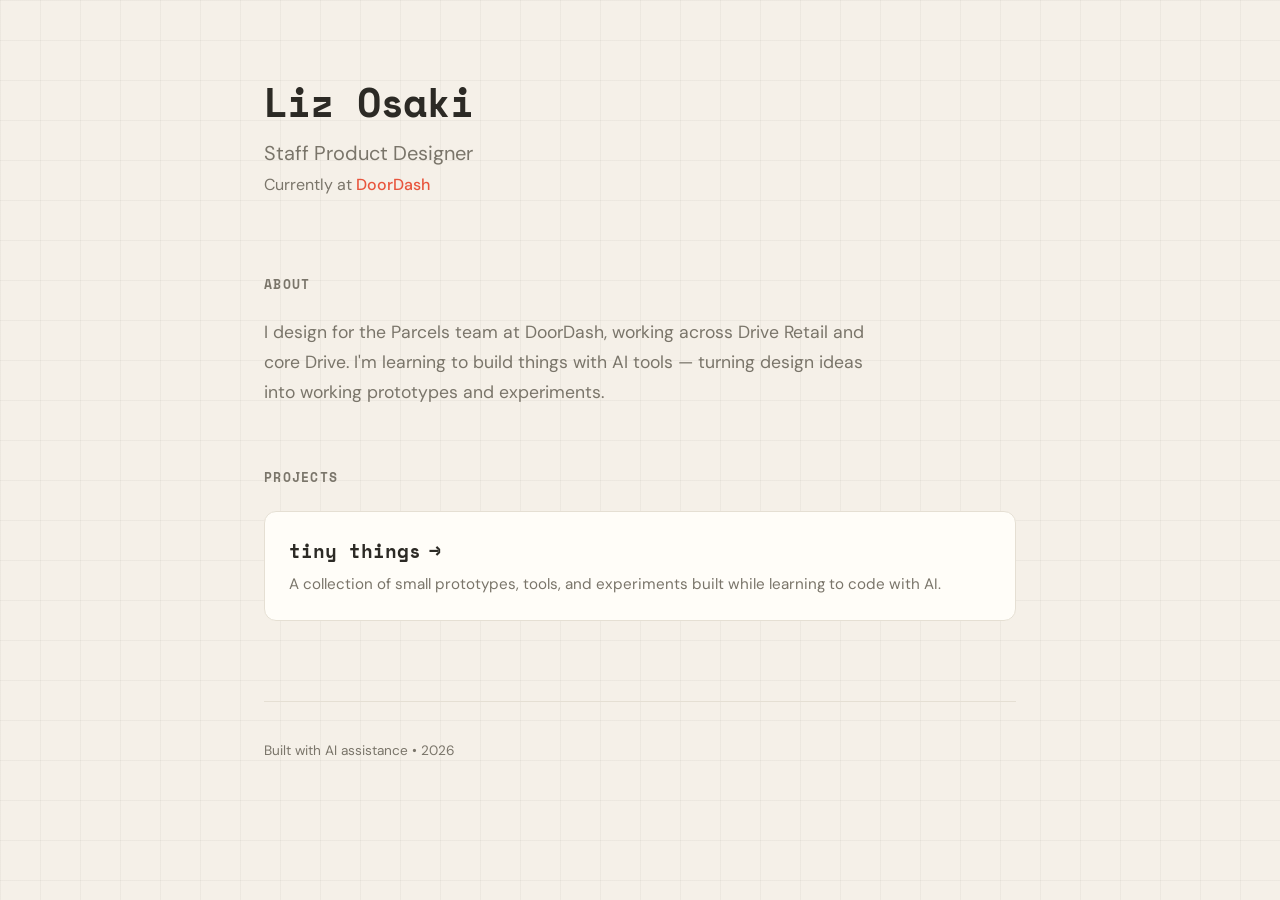
==== index.html @ e99837f8 "Initial commit: Personal portfolio landing page Clean, minimal portfolio site for Liz Osaki. Feature" ====
<!DOCTYPE html>
<html lang="en">
<head>
    <meta charset="UTF-8">
    <meta name="viewport" content="width=device-width, initial-scale=1.0">
    <title>Liz Osaki</title>
    <link href="https://fonts.googleapis.com/css2?family=Space+Mono:ital,wght@0,400;0,700;1,400&family=DM+Sans:ital,opsz,wght@0,9..40,300;0,9..40,400;0,9..40,500;1,9..40,300;1,9..40,400&display=swap" rel="stylesheet">
    <style>
        :root {
            --bg: #F5F0E8;
            --text: #2C2A25;
            --text-light: #7A756A;
            --accent: #E8553D;
            --card-bg: #FFFDF8;
            --card-border: #E5DFD3;
            --grid-color: rgba(44, 42, 37, 0.04);
        }

        * {
            margin: 0;
            padding: 0;
            box-sizing: border-box;
        }

        body {
            font-family: 'DM Sans', sans-serif;
            background-color: var(--bg);
            color: var(--text);
            min-height: 100vh;
            position: relative;
            overflow-x: hidden;
        }

        /* Subtle grid background */
        body::before {
            content: '';
            position: fixed;
            top: 0;
            left: 0;
            width: 100%;
            height: 100%;
            background-image:
                linear-gradient(var(--grid-color) 1px, transparent 1px),
                linear-gradient(90deg, var(--grid-color) 1px, transparent 1px);
            background-size: 40px 40px;
            pointer-events: none;
            z-index: 0;
        }

        .container {
            max-width: 800px;
            margin: 0 auto;
            padding: 80px 24px;
            position: relative;
            z-index: 1;
        }

        header {
            margin-bottom: 80px;
        }

        .name {
            font-family: 'Space Mono', monospace;
            font-size: 2.5rem;
            font-weight: 700;
            letter-spacing: -0.02em;
            line-height: 1.1;
            margin-bottom: 16px;
        }

        .title {
            font-size: 1.25rem;
            color: var(--text-light);
            margin-bottom: 8px;
        }

        .company {
            font-size: 1rem;
            color: var(--text-light);
        }

        .company a {
            color: var(--accent);
            text-decoration: none;
            font-weight: 500;
        }

        .company a:hover {
            text-decoration: underline;
        }

        .section {
            margin-bottom: 60px;
        }

        .section-title {
            font-family: 'Space Mono', monospace;
            font-size: 0.8rem;
            text-transform: uppercase;
            letter-spacing: 0.1em;
            color: var(--text-light);
            margin-bottom: 24px;
        }

        .project-list {
            display: flex;
            flex-direction: column;
            gap: 16px;
        }

        .project-link {
            display: block;
            padding: 24px;
            background: var(--card-bg);
            border: 1px solid var(--card-border);
            border-radius: 12px;
            text-decoration: none;
            transition: all 0.2s ease;
        }

        .project-link:hover {
            transform: translateY(-2px);
            box-shadow: 0 4px 12px rgba(0, 0, 0, 0.08);
            border-color: var(--accent);
        }

        .project-name {
            font-family: 'Space Mono', monospace;
            font-size: 1.2rem;
            font-weight: 700;
            color: var(--text);
            margin-bottom: 8px;
        }

        .project-desc {
            font-size: 0.95rem;
            color: var(--text-light);
            line-height: 1.5;
        }

        .arrow {
            display: inline-block;
            margin-left: 8px;
            transition: transform 0.2s ease;
        }

        .project-link:hover .arrow {
            transform: translateX(4px);
        }

        .bio {
            font-size: 1.1rem;
            line-height: 1.7;
            color: var(--text-light);
            max-width: 600px;
        }

        footer {
            margin-top: 80px;
            padding-top: 40px;
            border-top: 1px solid var(--card-border);
            font-size: 0.85rem;
            color: var(--text-light);
        }

        footer a {
            color: var(--accent);
            text-decoration: none;
        }

        footer a:hover {
            text-decoration: underline;
        }

        @media (max-width: 640px) {
            .container {
                padding: 60px 20px;
            }

            .name {
                font-size: 2rem;
            }

            .title {
                font-size: 1.1rem;
            }
        }
    </style>
</head>
<body>
    <div class="container">
        <header>
            <h1 class="name">Liz Osaki</h1>
            <p class="title">Staff Product Designer</p>
            <p class="company">Currently at <a href="https://www.doordash.com" target="_blank">DoorDash</a></p>
        </header>

        <section class="section">
            <h2 class="section-title">About</h2>
            <p class="bio">
                I design for the Parcels team at DoorDash, working across Drive Retail and core Drive.
                I'm learning to build things with AI tools — turning design ideas into working prototypes and experiments.
            </p>
        </section>

        <section class="section">
            <h2 class="section-title">Projects</h2>
            <div class="project-list">
                <a href="tiny-things/" class="project-link">
                    <div class="project-name">tiny things<span class="arrow">→</span></div>
                    <p class="project-desc">A collection of small prototypes, tools, and experiments built while learning to code with AI.</p>
                </a>

                <!-- Future projects go here -->
            </div>
        </section>

        <footer>
            <p>Built with AI assistance • 2026</p>
        </footer>
    </div>
</body>
</html>
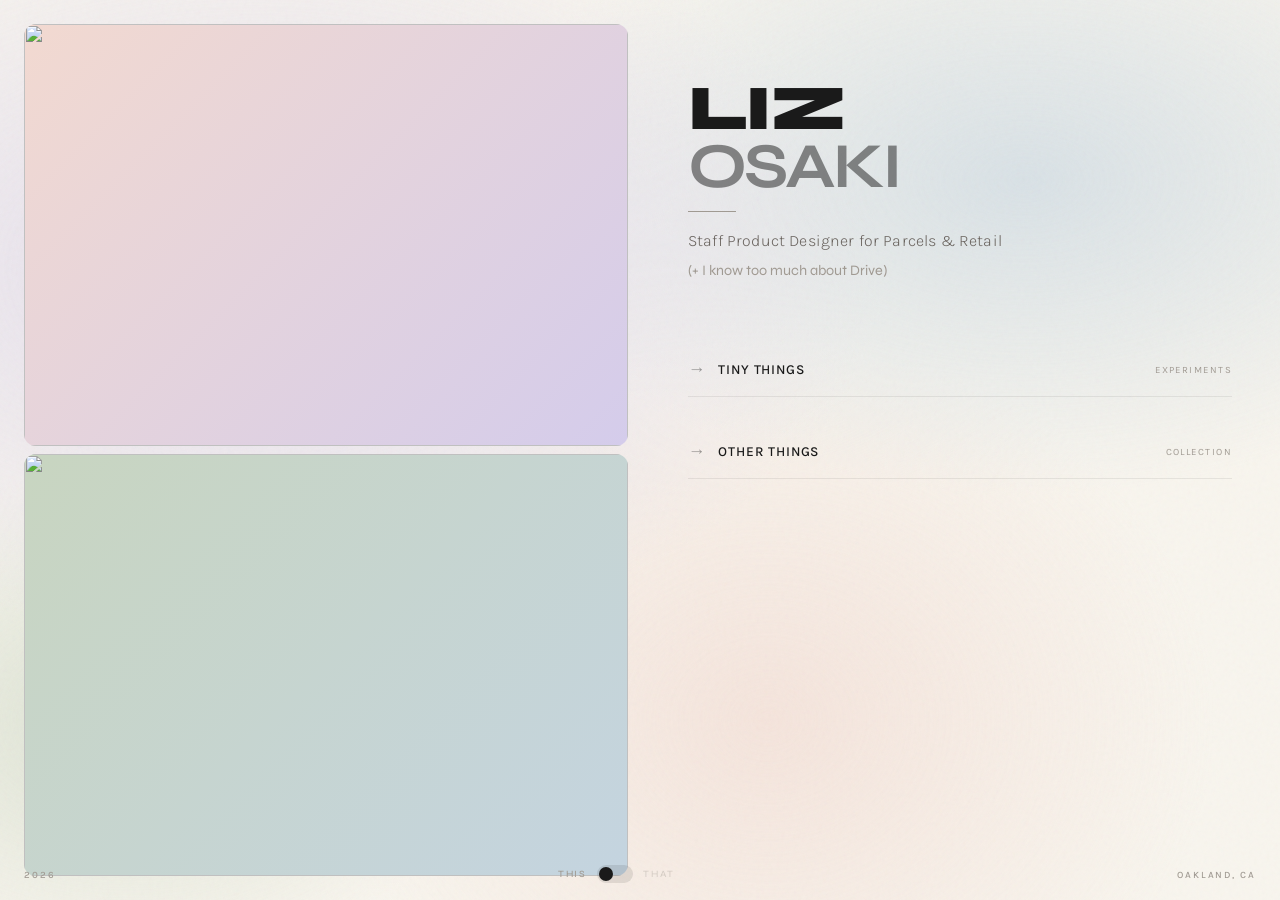
==== commit cb6c73c3: "Add Unsplash images to top and bottom frames with object-fit: cover and gradient fallbacks Co-author" ====
--- a/index.html
+++ b/index.html
@@ -1,19 +1,30 @@
 <!DOCTYPE html>
+<!-- Updated spacing 2026-02-15: if you don't see this in View Source, hard-refresh (Cmd+Shift+R) or open the local file -->
 <html lang="en">
 <head>
     <meta charset="UTF-8">
     <meta name="viewport" content="width=device-width, initial-scale=1.0">
     <title>Liz Osaki</title>
-    <link href="https://fonts.googleapis.com/css2?family=Space+Mono:ital,wght@0,400;0,700;1,400&family=DM+Sans:ital,opsz,wght@0,9..40,300;0,9..40,400;0,9..40,500;1,9..40,300;1,9..40,400&display=swap" rel="stylesheet">
+    <link href="https://fonts.googleapis.com/css2?family=Syne:wght@400;700;800&family=Karla:ital,wght@0,300;0,400;0,500;1,300;1,400&display=swap" rel="stylesheet">
     <style>
         :root {
-            --bg: #F5F0E8;
-            --text: #2C2A25;
-            --text-light: #7A756A;
-            --accent: #E8553D;
-            --card-bg: #FFFDF8;
-            --card-border: #E5DFD3;
-            --grid-color: rgba(44, 42, 37, 0.04);
+            /* This (pastel) */
+            --cream: #F8F5EE;
+            --blush: #F2D9D0;
+            --lavender: #D4CCEB;
+            --sage: #C8D5C0;
+            --sky: #C4D4E0;
+            --text-dark: #1A1A1A;
+            --text-mid: #6B6560;
+            --text-light: #A09A92;
+
+            /* That (dopamine) */
+            --hot-pink: #FF2E8B;
+            --electric-blue: #2B4AFF;
+            --acid-green: #BFFF00;
+            --soft-peach: #FFE5D9;
+            --deep-navy: #0A0E2A;
+            --white: #FFFEF7;
         }
 
         * {
@@ -23,201 +34,646 @@
         }
 
         body {
-            font-family: 'DM Sans', sans-serif;
-            background-color: var(--bg);
-            color: var(--text);
+            font-family: 'Karla', sans-serif;
             min-height: 100vh;
             position: relative;
-            overflow-x: hidden;
-        }
-
-        /* Subtle grid background */
-        body::before {
-            content: '';
+            overflow: hidden;
+            color: var(--text-dark);
+        }
+
+        /* ========================================
+           SHARED TRANSITION
+           ======================================== */
+        .bg, .bg-gradient, .blob, .page, .content, .imagery, 
+        .name, .role, .aside, .link, .link-tag, .link-arrow,
+        .bottom-bar, .bottom-bar span, .toggle-btn, .divider,
+        .glow {
+            transition: all 0.6s cubic-bezier(0.4, 0, 0.2, 1);
+        }
+
+        /* ========================================
+           THEME: THIS (pastel — default)
+           ======================================== */
+
+        /* Background */
+        .bg {
             position: fixed;
             top: 0;
             left: 0;
             width: 100%;
             height: 100%;
-            background-image:
-                linear-gradient(var(--grid-color) 1px, transparent 1px),
-                linear-gradient(90deg, var(--grid-color) 1px, transparent 1px);
-            background-size: 40px 40px;
+            z-index: 0;
+            background: var(--cream);
+        }
+
+        .bg-gradient {
+            position: absolute;
+            width: 100%;
+            height: 100%;
+            background:
+                radial-gradient(ellipse 70% 60% at 20% 30%, var(--lavender) 0%, transparent 70%),
+                radial-gradient(ellipse 60% 50% at 80% 20%, var(--sky) 0%, transparent 70%),
+                radial-gradient(ellipse 50% 60% at 60% 80%, var(--blush) 0%, transparent 70%),
+                radial-gradient(ellipse 40% 40% at 10% 80%, var(--sage) 0%, transparent 70%);
+            opacity: 0.6;
+            animation: gradient-shift 20s ease-in-out infinite;
+        }
+
+        @keyframes gradient-shift {
+            0%, 100% { transform: scale(1) rotate(0deg); }
+            25% { transform: scale(1.05) rotate(0.5deg); }
+            50% { transform: scale(1.02) rotate(-0.3deg); }
+            75% { transform: scale(1.07) rotate(0.2deg); }
+        }
+
+        /* Blobs (hidden in "this" mode) */
+        .blob {
+            position: fixed;
+            border-radius: 50%;
+            filter: blur(80px);
+            opacity: 0;
             pointer-events: none;
             z-index: 0;
         }
 
-        .container {
-            max-width: 800px;
-            margin: 0 auto;
-            padding: 80px 24px;
+        .blob-1 {
+            width: 500px;
+            height: 500px;
+            background: var(--hot-pink);
+            top: -15%;
+            right: -10%;
+            animation: drift-1 12s ease-in-out infinite;
+        }
+
+        .blob-2 {
+            width: 400px;
+            height: 400px;
+            background: var(--electric-blue);
+            bottom: -10%;
+            left: -8%;
+            animation: drift-2 15s ease-in-out infinite;
+        }
+
+        .blob-3 {
+            width: 300px;
+            height: 300px;
+            background: var(--acid-green);
+            top: 50%;
+            left: 50%;
+            transform: translate(-50%, -50%);
+            animation: drift-3 10s ease-in-out infinite;
+        }
+
+        @keyframes drift-1 {
+            0%, 100% { transform: translate(0, 0) scale(1); }
+            33% { transform: translate(-40px, 30px) scale(1.1); }
+            66% { transform: translate(20px, -20px) scale(0.95); }
+        }
+
+        @keyframes drift-2 {
+            0%, 100% { transform: translate(0, 0) scale(1); }
+            33% { transform: translate(30px, -40px) scale(1.05); }
+            66% { transform: translate(-20px, 20px) scale(0.9); }
+        }
+
+        @keyframes drift-3 {
+            0%, 100% { transform: translate(-50%, -50%) scale(1); }
+            50% { transform: translate(-50%, -50%) scale(1.3); }
+        }
+
+        /* Cursor glow (hidden in "this" mode) */
+        .glow {
+            position: fixed;
+            width: 200px;
+            height: 200px;
+            border-radius: 50%;
+            background: radial-gradient(circle, rgba(255, 46, 139, 0.15) 0%, transparent 70%);
+            pointer-events: none;
+            z-index: 1;
+            transform: translate(-50%, -50%);
+            opacity: 0;
+        }
+
+        /* Grain overlay */
+        .grain {
+            position: fixed;
+            top: -50%;
+            left: -50%;
+            width: 200%;
+            height: 200%;
+            z-index: 1;
+            pointer-events: none;
+            background-image: url("data:image/svg+xml,%3Csvg viewBox='0 0 512 512' xmlns='http://www.w3.org/2000/svg'%3E%3Cfilter id='noise'%3E%3CfeTurbulence type='fractalNoise' baseFrequency='0.85' numOctaves='4' stitchTiles='stitch'/%3E%3C/filter%3E%3Crect width='100%25' height='100%25' filter='url(%23noise)' opacity='0.035'/%3E%3C/svg%3E");
+        }
+
+        /* Layout */
+        .page {
             position: relative;
-            z-index: 1;
-        }
-
-        header {
-            margin-bottom: 80px;
-        }
-
-        .name {
-            font-family: 'Space Mono', monospace;
-            font-size: 2.5rem;
-            font-weight: 700;
-            letter-spacing: -0.02em;
-            line-height: 1.1;
-            margin-bottom: 16px;
-        }
-
-        .title {
-            font-size: 1.25rem;
-            color: var(--text-light);
-            margin-bottom: 8px;
-        }
-
-        .company {
-            font-size: 1rem;
-            color: var(--text-light);
-        }
-
-        .company a {
-            color: var(--accent);
-            text-decoration: none;
-            font-weight: 500;
-        }
-
-        .company a:hover {
-            text-decoration: underline;
-        }
-
-        .section {
-            margin-bottom: 60px;
-        }
-
-        .section-title {
-            font-family: 'Space Mono', monospace;
-            font-size: 0.8rem;
-            text-transform: uppercase;
-            letter-spacing: 0.1em;
-            color: var(--text-light);
-            margin-bottom: 24px;
-        }
-
-        .project-list {
+            z-index: 2;
+            min-height: 100vh;
+            display: grid;
+            grid-template-columns: 1fr 1fr;
+            grid-template-rows: 1fr;
+            gap: 0;
+        }
+
+        /* Left side - imagery */
+        .imagery {
+            position: relative;
+            overflow: hidden;
+            display: grid;
+            grid-template-rows: 1fr 1fr;
+            gap: 8px;
+            padding: 24px;
+            padding-right: 12px;
+            opacity: 1;
+            max-width: 100%;
+        }
+
+        .img-frame {
+            position: relative;
+            border-radius: 12px;
+            overflow: hidden;
+            min-height: 120px;
+        }
+        .img-frame img {
+            position: absolute;
+            inset: 0;
+            width: 100%;
+            height: 100%;
+            object-fit: cover;
+            display: block;
+        }
+        .img-frame:first-child {
+            background: linear-gradient(135deg, var(--blush), var(--lavender));
+        }
+
+        .img-frame:nth-child(2) {
+            background: linear-gradient(135deg, var(--sage), var(--sky));
+        }
+
+        /* Right side - content: align from top so spacing between sections is visible */
+        .content {
             display: flex;
             flex-direction: column;
+            justify-content: flex-start;
+            padding: 80px 48px 120px 48px;
+        }
+
+        /* Name */
+        .name {
+            font-family: 'Syne', sans-serif;
+            font-weight: 800;
+            font-size: clamp(2.5rem, 5vw, 4rem);
+            line-height: 0.9;
+            letter-spacing: -0.04em;
+            text-transform: uppercase;
+            color: var(--text-dark);
+            margin-bottom: 16px;
+        }
+
+        .name .first {
+            display: block;
+        }
+
+        .name .last {
+            display: block;
+            font-weight: 700;
+            opacity: 0.5;
+            -webkit-text-stroke: 0px transparent;
+        }
+
+        /* Divider */
+        .divider {
+            width: 48px;
+            height: 1px;
+            background: var(--text-light);
+            margin-bottom: 16px;
+        }
+
+        /* Role */
+        .role {
+            font-size: 1rem;
+            font-weight: 300;
+            color: var(--text-mid);
+            line-height: 1.6;
+            margin-bottom: 8px;
+            letter-spacing: 0.01em;
+        }
+
+        /* Aside */
+        .aside {
+            font-family: 'Syne', sans-serif;
+            font-style: normal;
+            font-weight: 400;
+            font-size: 0.9rem;
+            color: var(--text-light);
+            margin-bottom: 64px;
+        }
+
+        /* Links */
+        .links {
+            display: flex;
+            flex-direction: column;
+            gap: 28px;
+        }
+
+        .link {
+            display: inline-flex;
+            align-items: center;
+            gap: 12px;
+            text-decoration: none;
+            color: var(--text-dark);
+            font-size: 0.85rem;
+            font-weight: 500;
+            letter-spacing: 0.06em;
+            text-transform: uppercase;
+            padding: 16px 0;
+            border-bottom: 1px solid rgba(26, 26, 26, 0.08);
+            transition: all 0.3s ease;
+        }
+
+        .link:hover {
+            padding-left: 12px;
+        }
+
+        .link-arrow {
+            font-size: 1.1rem;
+            transition: transform 0.3s ease, opacity 0.3s ease;
+            opacity: 0.4;
+        }
+
+        .link:hover .link-arrow {
+            transform: translateX(4px);
+            opacity: 1;
+        }
+
+        .link-tag {
+            font-size: 0.6rem;
+            font-weight: 400;
+            text-transform: uppercase;
+            letter-spacing: 0.15em;
+            color: var(--text-light);
+            margin-left: auto;
+        }
+
+        /* ========================================
+           BOTTOM BAR + TOGGLE
+           ======================================== */
+        .bottom-bar {
+            position: fixed;
+            bottom: 0;
+            left: 0;
+            width: 100%;
+            z-index: 10;
+            padding: 16px 24px;
+            display: flex;
+            justify-content: space-between;
+            align-items: center;
+        }
+
+        .bottom-bar span {
+            font-size: 0.6rem;
+            font-weight: 500;
+            text-transform: uppercase;
+            letter-spacing: 0.2em;
+            color: var(--text-light);
+        }
+
+        /* Toggle */
+        .toggle {
+            display: flex;
+            align-items: center;
+            gap: 10px;
+        }
+
+        .toggle-label {
+            font-family: 'Syne', sans-serif;
+            font-size: 0.6rem;
+            font-weight: 700;
+            text-transform: uppercase;
+            letter-spacing: 0.15em;
+            cursor: pointer;
+            padding: 4px 0;
+            opacity: 0.35;
+            transition: opacity 0.3s ease, color 0.3s ease;
+        }
+
+        .toggle-label:hover {
+            opacity: 0.6;
+        }
+
+        .toggle-label.active {
+            opacity: 1;
+        }
+
+        .toggle-track {
+            width: 36px;
+            height: 18px;
+            background: rgba(26, 26, 26, 0.1);
+            border-radius: 100px;
+            cursor: pointer;
+            position: relative;
+            transition: background 0.4s ease;
+        }
+
+        .toggle-knob {
+            width: 14px;
+            height: 14px;
+            background: var(--text-dark);
+            border-radius: 50%;
+            position: absolute;
+            top: 2px;
+            left: 2px;
+            transition: all 0.4s cubic-bezier(0.4, 0, 0.2, 1);
+        }
+
+        /* ========================================
+           THEME: THAT (dopamine)
+           ======================================== */
+        body.that {
+            color: var(--white);
+            cursor: crosshair;
+        }
+
+        body.that .bg {
+            background: var(--deep-navy);
+        }
+
+        body.that .bg-gradient {
+            opacity: 0;
+        }
+
+        body.that .blob {
+            opacity: 0.5;
+        }
+
+        body.that .glow {
+            opacity: 1;
+        }
+
+        body.that .imagery {
+            opacity: 0;
+            max-width: 0;
+            padding: 0;
+            overflow: hidden;
+        }
+
+        body.that .page {
+            grid-template-columns: 1fr;
+        }
+
+        body.that .content {
+            justify-content: center;
+            align-items: center;
+            text-align: center;
+            padding: 60px 32px;
+        }
+
+        body.that .name {
+            color: var(--white);
+            font-size: clamp(3.5rem, 10vw, 6.5rem);
+            line-height: 0.92;
+        }
+
+        body.that .name .last {
+            opacity: 1;
+            color: transparent;
+            -webkit-text-stroke: 2px var(--hot-pink);
+        }
+
+        body.that .divider {
+            background: var(--hot-pink);
+            width: 60px;
+            opacity: 0.5;
+        }
+
+        body.that .role {
+            color: var(--soft-peach);
+        }
+
+        body.that .aside {
+            color: var(--acid-green);
+            opacity: 0.7;
+        }
+
+        body.that .links {
+            flex-direction: row;
             gap: 16px;
-        }
-
-        .project-link {
-            display: block;
-            padding: 24px;
-            background: var(--card-bg);
-            border: 1px solid var(--card-border);
-            border-radius: 12px;
-            text-decoration: none;
-            transition: all 0.2s ease;
-        }
-
-        .project-link:hover {
+            flex-wrap: wrap;
+            justify-content: center;
+        }
+
+        body.that .link {
+            color: var(--white);
+            border-bottom: none;
+            background: var(--hot-pink);
+            border: 2px solid var(--hot-pink);
+            padding: 14px 32px;
+            border-radius: 100px;
+            font-family: 'Syne', sans-serif;
+            font-weight: 700;
+            font-size: 0.85rem;
+        }
+
+        body.that .link:nth-child(2) {
+            background: transparent;
+            border-color: rgba(255, 254, 247, 0.25);
+        }
+
+        body.that .link:hover {
+            padding-left: 32px;
             transform: translateY(-2px);
-            box-shadow: 0 4px 12px rgba(0, 0, 0, 0.08);
-            border-color: var(--accent);
-        }
-
-        .project-name {
-            font-family: 'Space Mono', monospace;
-            font-size: 1.2rem;
-            font-weight: 700;
-            color: var(--text);
-            margin-bottom: 8px;
-        }
-
-        .project-desc {
-            font-size: 0.95rem;
-            color: var(--text-light);
-            line-height: 1.5;
-        }
-
-        .arrow {
-            display: inline-block;
-            margin-left: 8px;
-            transition: transform 0.2s ease;
-        }
-
-        .project-link:hover .arrow {
-            transform: translateX(4px);
-        }
-
-        .bio {
-            font-size: 1.1rem;
-            line-height: 1.7;
-            color: var(--text-light);
-            max-width: 600px;
-        }
-
-        footer {
-            margin-top: 80px;
-            padding-top: 40px;
-            border-top: 1px solid var(--card-border);
-            font-size: 0.85rem;
-            color: var(--text-light);
-        }
-
-        footer a {
-            color: var(--accent);
-            text-decoration: none;
-        }
-
-        footer a:hover {
-            text-decoration: underline;
-        }
-
-        @media (max-width: 640px) {
-            .container {
-                padding: 60px 20px;
+        }
+
+        body.that .link:nth-child(1):hover {
+            background: transparent;
+            color: var(--hot-pink);
+            box-shadow: 0 8px 30px rgba(255, 46, 139, 0.3);
+        }
+
+        body.that .link:nth-child(2):hover {
+            border-color: var(--acid-green);
+            color: var(--acid-green);
+            box-shadow: 0 8px 30px rgba(191, 255, 0, 0.15);
+        }
+
+        body.that .link-arrow,
+        body.that .link-tag {
+            display: none;
+        }
+
+        body.that .bottom-bar span {
+            color: rgba(255, 254, 247, 0.25);
+        }
+
+        body.that .toggle-label {
+            color: var(--white);
+        }
+
+        body.that .toggle-track {
+            background: rgba(255, 254, 247, 0.15);
+        }
+
+        body.that .toggle-knob {
+            background: var(--hot-pink);
+            left: 20px;
+        }
+
+        /* ========================================
+           MOBILE
+           ======================================== */
+        @media (max-width: 768px) {
+            .page {
+                grid-template-columns: 1fr;
+                grid-template-rows: 45vh auto;
+            }
+
+            .imagery {
+                grid-template-rows: 1fr;
+                grid-template-columns: 1fr 1fr;
+                padding: 16px;
+                gap: 8px;
+            }
+
+            .content {
+                padding: 32px 24px 100px;
+            }
+
+            .bottom-bar {
+                padding: 20px 24px;
+            }
+
+            body.that .name .last {
+                -webkit-text-stroke: 1.5px var(--hot-pink);
+            }
+
+            body.that .links {
+                flex-direction: column;
+                align-items: center;
+            }
+
+            body.that .link {
+                width: 100%;
+                max-width: 260px;
+                text-align: center;
+                justify-content: center;
+            }
+        }
+
+        @media (max-width: 480px) {
+            .imagery {
+                grid-template-columns: 1fr;
+                grid-template-rows: 1fr;
+            }
+
+            .img-frame:nth-child(2) {
+                display: none;
             }
 
             .name {
-                font-size: 2rem;
-            }
-
-            .title {
-                font-size: 1.1rem;
+                font-size: 2.6rem;
+            }
+
+            .glow {
+                display: none;
             }
         }
     </style>
 </head>
 <body>
-    <div class="container">
-        <header>
-            <h1 class="name">Liz Osaki</h1>
-            <p class="title">Staff Product Designer</p>
-            <p class="company">Currently at <a href="https://www.doordash.com" target="_blank">DoorDash</a></p>
-        </header>
-
-        <section class="section">
-            <h2 class="section-title">About</h2>
-            <p class="bio">
-                I design for the Parcels team at DoorDash, working across Drive Retail and core Drive.
-                I'm learning to build things with AI tools — turning design ideas into working prototypes and experiments.
-            </p>
-        </section>
-
-        <section class="section">
-            <h2 class="section-title">Projects</h2>
-            <div class="project-list">
-                <a href="tiny-things/" class="project-link">
-                    <div class="project-name">tiny things<span class="arrow">→</span></div>
-                    <p class="project-desc">A collection of small prototypes, tools, and experiments built while learning to code with AI.</p>
+
+    <!-- Backgrounds -->
+    <div class="bg">
+        <div class="bg-gradient"></div>
+    </div>
+    <div class="blob blob-1"></div>
+    <div class="blob blob-2"></div>
+    <div class="blob blob-3"></div>
+    <div class="glow" id="glow"></div>
+    <div class="grain"></div>
+
+    <!-- Main layout -->
+    <div class="page">
+
+        <!-- Left: imagery (pastel mode only) -->
+        <div class="imagery">
+            <div class="img-frame">
+                <img src="https://images.unsplash.com/photo-1765033582060-8f8592c04be9?q=80&w=2258&auto=format&fit=crop&ixlib=rb-4.1.0&ixid=M3wxMjA3fDB8MHxwaG90by1wYWdlfHx8fGVufDB8fHx8fA%3D%3D" alt="">
+            </div>
+            <div class="img-frame">
+                <img src="https://images.unsplash.com/photo-1769084644382-2d4c33ee1b55?q=80&w=2292&auto=format&fit=crop&ixlib=rb-4.1.0&ixid=M3wxMjA3fDB8MHxwaG90by1wYWdlfHx8fGVufDB8fHx8fA%3D%3D" alt="">
+            </div>
+        </div>
+
+        <!-- Content -->
+        <div class="content">
+            <h1 class="name">
+                <span class="first">Liz</span>
+                <span class="last">Osaki</span>
+            </h1>
+
+            <div class="divider"></div>
+
+            <p class="role">Staff Product Designer for Parcels & Retail</p>
+            <p class="aside">(+ I know too much about Drive)</p>
+
+            <div class="links">
+                <a href="tiny-things/" class="link">
+                    <span class="link-arrow">→</span>
+                    Tiny Things
+                    <span class="link-tag">Experiments</span>
                 </a>
-
-                <!-- Future projects go here -->
+                <a href="#" class="link">
+                    <span class="link-arrow">→</span>
+                    Other Things
+                    <span class="link-tag">Collection</span>
+                </a>
             </div>
-        </section>
-
-        <footer>
-            <p>Built with AI assistance • 2026</p>
-        </footer>
+        </div>
+
     </div>
+
+    <!-- Bottom bar with toggle -->
+    <div class="bottom-bar">
+        <span>2026</span>
+
+        <div class="toggle">
+            <span class="toggle-label active" id="labelThis" onclick="setTheme('this')">this</span>
+            <div class="toggle-track" id="track" onclick="toggleTheme()">
+                <div class="toggle-knob" id="knob"></div>
+            </div>
+            <span class="toggle-label" id="labelThat" onclick="setTheme('that')">that</span>
+        </div>
+
+        <span>Oakland, CA</span>
+    </div>
+
+    <script>
+        // Cursor glow
+        const glow = document.getElementById('glow');
+        document.addEventListener('mousemove', (e) => {
+            glow.style.left = e.clientX + 'px';
+            glow.style.top = e.clientY + 'px';
+        });
+
+        // Theme toggle
+        let currentTheme = 'this';
+
+        function setTheme(theme) {
+            currentTheme = theme;
+            if (theme === 'that') {
+                document.body.classList.add('that');
+            } else {
+                document.body.classList.remove('that');
+            }
+            document.getElementById('labelThis').classList.toggle('active', theme === 'this');
+            document.getElementById('labelThat').classList.toggle('active', theme === 'that');
+        }
+
+        function toggleTheme() {
+            setTheme(currentTheme === 'this' ? 'that' : 'this');
+        }
+    </script>
 </body>
 </html>
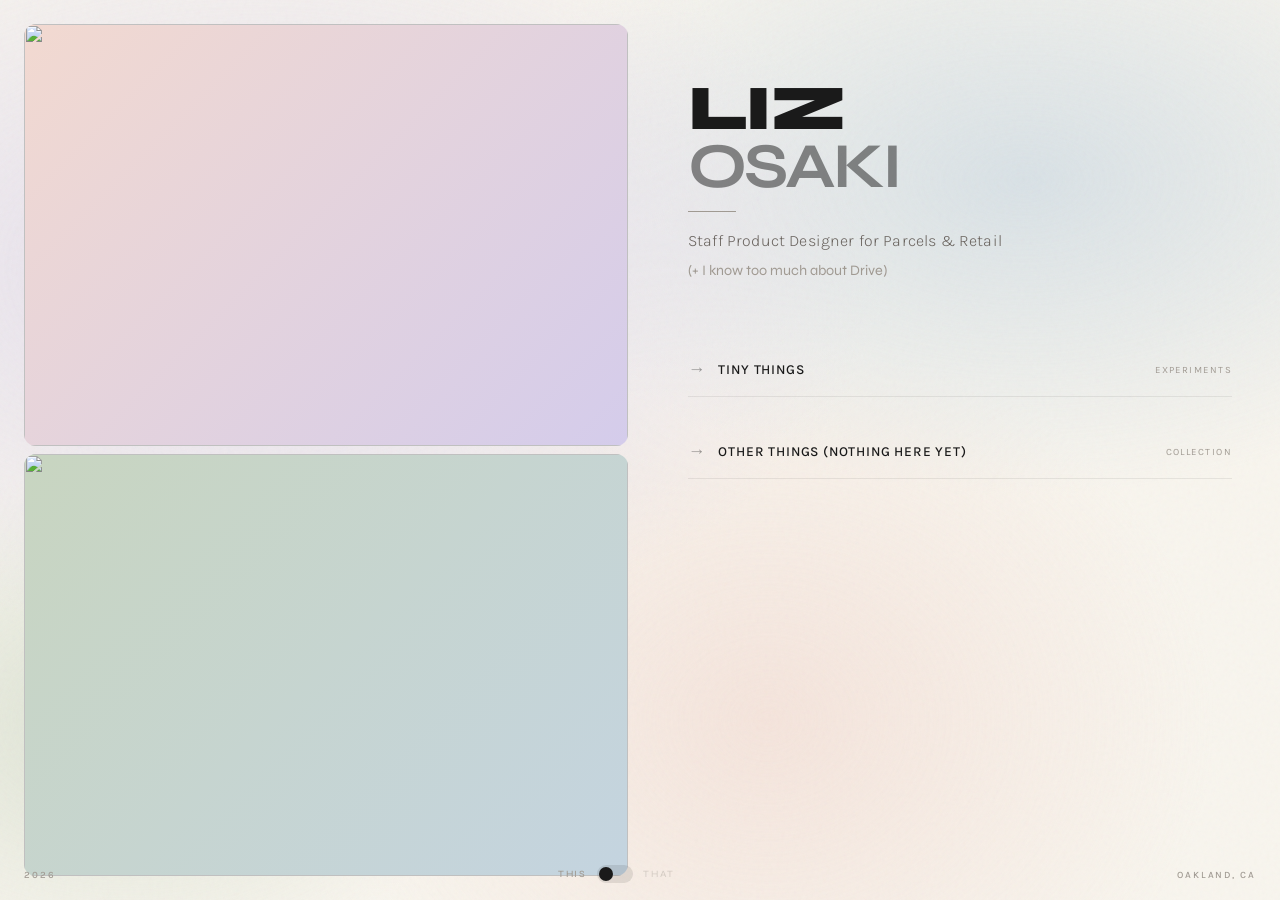
==== commit 156ff511: "Add (nothing here yet) to Other Things link Co-authored-by: Cursor <cursoragent@cursor.com>" ====
--- a/index.html
+++ b/index.html
@@ -417,17 +417,33 @@
             max-width: 0;
             padding: 0;
             overflow: hidden;
+            flex: 0 0 0;
+            min-height: 0;
         }
 
         body.that .page {
             grid-template-columns: 1fr;
+            height: 100vh;
+            min-height: 0;
+            display: flex;
+            flex-direction: column;
+            justify-content: center;
+            align-items: center;
+            padding-bottom: 56px;
+            box-sizing: border-box;
+            overflow: hidden;
         }
 
         body.that .content {
             justify-content: center;
             align-items: center;
             text-align: center;
-            padding: 60px 32px;
+            padding: 60px 32px 24px;
+            flex: 0 1 auto;
+            max-height: 100%;
+            min-height: 0;
+            overflow-y: auto;
+            box-sizing: border-box;
         }
 
         body.that .name {
@@ -626,7 +642,7 @@
                 </a>
                 <a href="#" class="link">
                     <span class="link-arrow">→</span>
-                    Other Things
+                    Other Things (nothing here yet)
                     <span class="link-tag">Collection</span>
                 </a>
             </div>
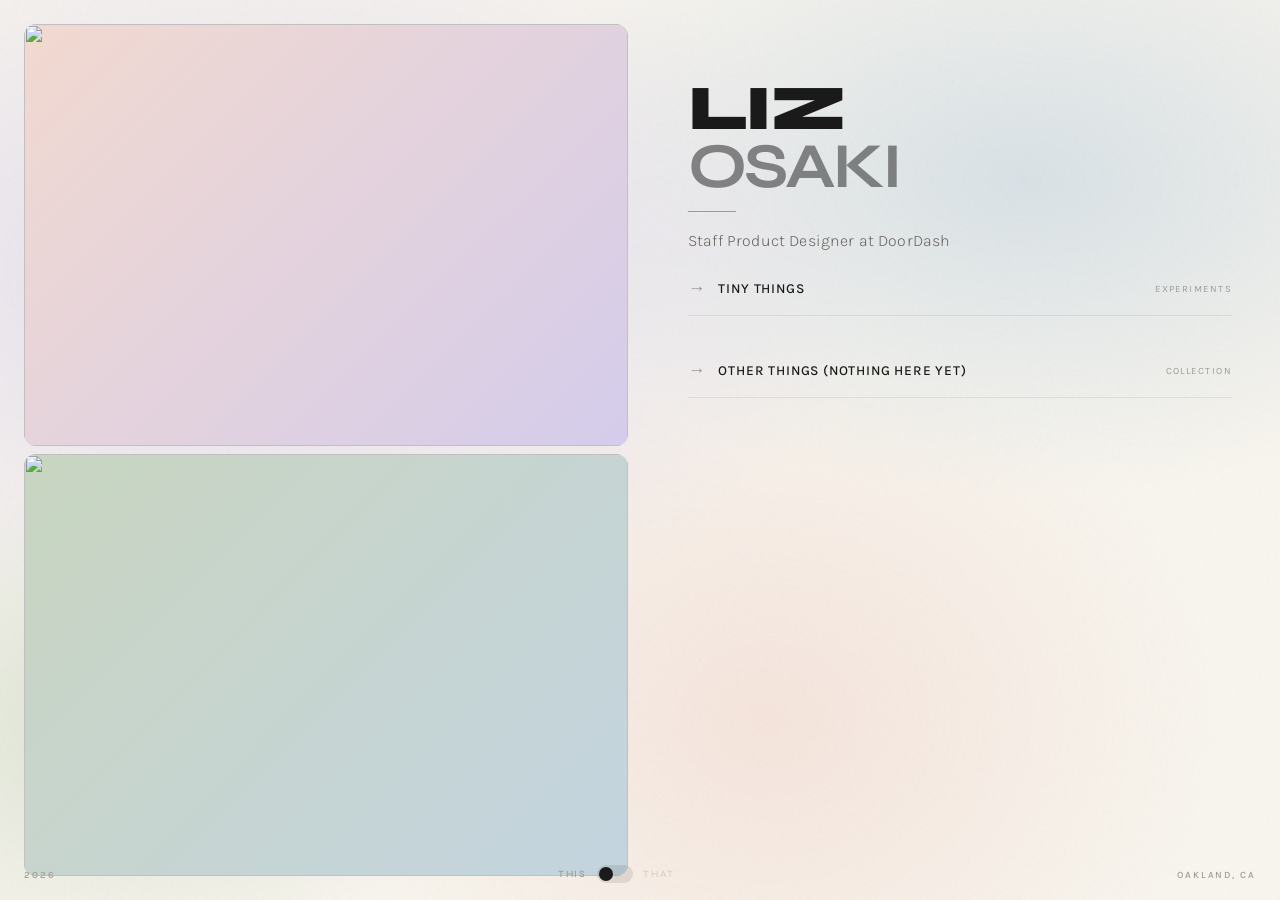
==== commit 05ba7218: "Update role to Staff Product Designer at DoorDash, remove Drive aside Co-authored-by: Cursor <cursor" ====
--- a/index.html
+++ b/index.html
@@ -631,11 +631,10 @@
 
             <div class="divider"></div>
 
-            <p class="role">Staff Product Designer for Parcels & Retail</p>
-            <p class="aside">(+ I know too much about Drive)</p>
+            <p class="role">Staff Product Designer at DoorDash</p>
 
             <div class="links">
-                <a href="tiny-things/" class="link">
+                <a href="https://lizoooo.github.io/tiny-things/" class="link">
                     <span class="link-arrow">→</span>
                     Tiny Things
                     <span class="link-tag">Experiments</span>
